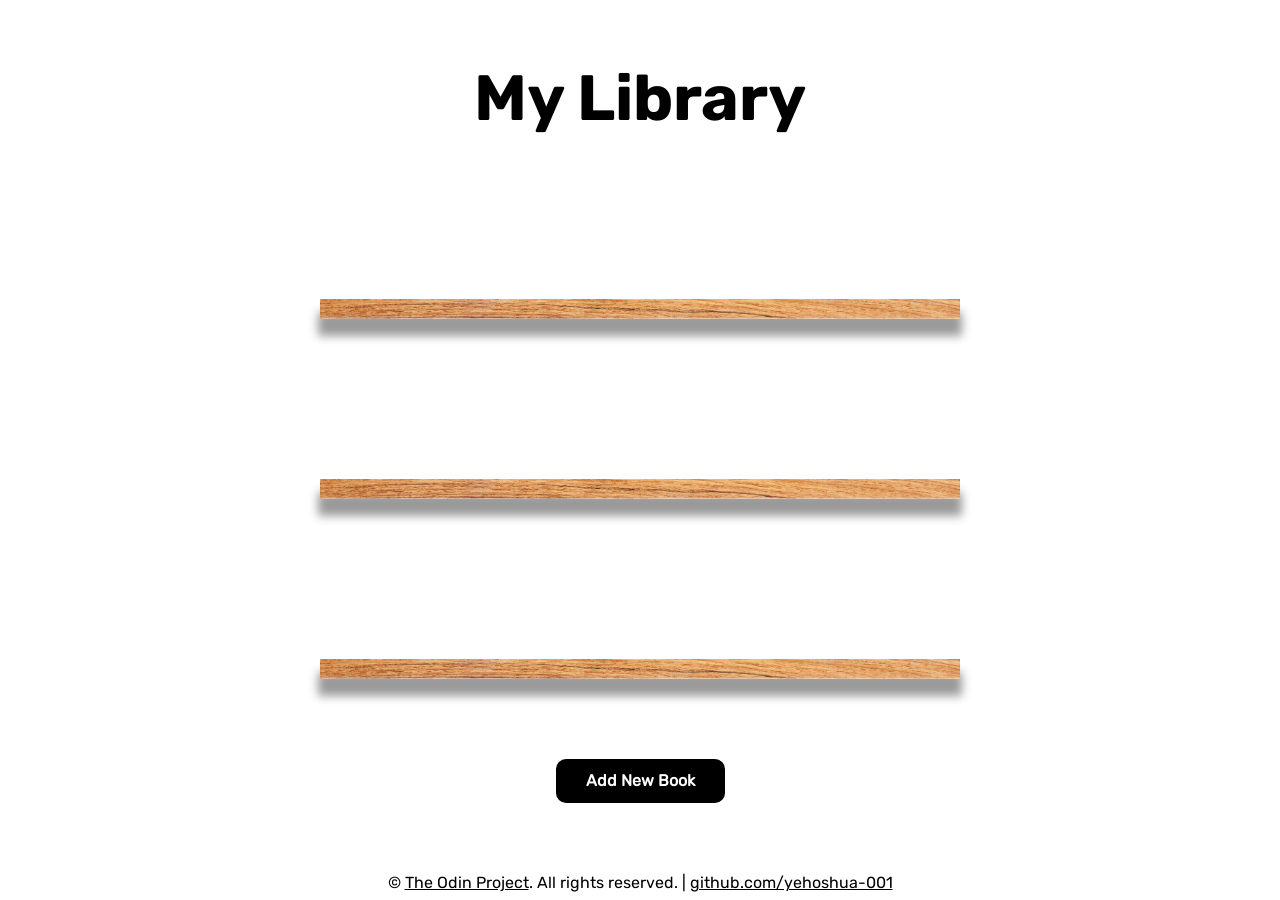
==== index.html @ b74cd14e "Edit minor details in main contents" ====
<!DOCTYPE html>
<html lang="en">
<head>
    <meta charset="UTF-8">
    <meta name="viewport" content="width=device-width, initial-scale=1.0">
    <title>Project | Library</title>
    <link rel="stylesheet" href="./style.css">
    <script src="./script.js" defer></script>
</head>
<body>
    <header>
        <h1>My Library</h1>
    </header>
    <main>
        <section class="shelves">
            <div>
                <div id="shelf1"></div>
                <div></div>
            </div>
            <div>
                <div id="shelf2"></div>
                <div></div>
            </div>
            <div>
                <div id="shelf3"></div>
                <div></div>
            </div>
        </section>
        <section class="bottom">
            <button command="show-modal" commandfor="dialog">Add New Book</button>
            <dialog id="dialog">
                <button id="closeBtn" command="close" commandfor="dialog">
                    <svg xmlns="http://www.w3.org/2000/svg" viewBox="0 0 24 24">
                        <title>close</title>
                        <path d="M19,6.41L17.59,5L12,10.59L6.41,5L5,6.41L10.59,12L5,17.59L6.41,19L12,13.41L17.59,19L19,17.59L13.41,12L19,6.41Z"/>
                    </svg>
                </button>
                <form id="form" action="">
                    <div id="item-a">
                        <label for="title">Title</label>
                        <input type="text" name="title" id="title" required>
                    </div>
                    <div id="item-b">
                        <label for="author">Author</label>
                        <input type="text" name="author" id="author" required>
                    </div>
                    <div id="item-c">
                        <label for="pages">Pages</label>
                        <input type="tel" name="pages" id="pages" required>
                    </div>
                    <div id="item-d">
                        <label for="datePublish">Date Published</label>
                        <input type="date" name="datePublish" id="datePublish" required>
                    </div>
                    <div id="item-e">
                        <fieldset>
                            <legend>Have you read this book?</legend>
                            <input type="radio" name="readStatus" id="yes" value="read" required>
                            <label for="yes">Yes</label>
                            <input type="radio" name="readStatus" id="no" value="not read yet">
                            <label for="no">Not yet</label>
                        </fieldset>
                    </div>
                </form>
                <button id="submitBtn" type="submit" form="form">Add Book</button>
                <button id="cancelBtn" command="close" commandfor="dialog">Cancel</button>
            </dialog>
        </section>
    </main>
    <footer>
        <div class="footerlink">
            &copy;
            <a id="odinlink" href="https://www.theodinproject.com/about" target="_blank">The Odin Project</a>. All rights reserved. | 
            <a id="githublink" href="https://github.com/yehoshua-001/library" target="_blank">github.com/yehoshua-001</a>
        </div>
    </footer>
</body>
</html>
---- style.css ----
@font-face {
    font-family: 'Rubik light';
    src: url('./assets/fonts/Rubik/Rubik-Light.woff2') format('woff2'),
        url('./assets/fonts/Rubik/Rubik-Light.woff') format('woff');
    font-weight: 300;
    font-style: normal;
    font-display: swap;
}

@font-face {
    font-family: 'Rubik regular';
    src: url('./assets/fonts/Rubik/Rubik-Regular.woff2') format('woff2'),
        url('./assets/fonts/Rubik/Rubik-Regular.woff') format('woff');
    font-weight: normal;
    font-style: normal;
    font-display: swap;
}

@font-face {
    font-family: 'Rubik bold';
    src: url('./assets/fonts/Rubik/Rubik-Bold.woff2') format('woff2'),
        url('./assets/fonts/Rubik/Rubik-Bold.woff') format('woff');
    font-weight: bold;
    font-style: normal;
    font-display: swap;
}

/*
    Josh's Custom CSS Reset
    https://www.joshwcomeau.com/css/custom-css-reset/
*/

*, *::before, *::after {
    box-sizing: border-box;
}

*:not(dialog) {
    margin: 0;
}

@media (prefers-reduced-motion: no-preference) {
    html {
        interpolate-size: allow-keywords;
    }
}

body {
    line-height: 1.5;
    -webkit-font-smoothing: antialiased;
}

img, picture, video, canvas, svg {
    display: block;
    max-width: 100%;
}

input, button, textarea, select {
    font: inherit;
}

p, h1, h2, h3, h4, h5, h6 {
    overflow-wrap: break-word;
}

p {
    text-wrap: pretty;
}
h1, h2, h3, h4, h5, h6 {
    text-wrap: balance;
}

#root, #__next {
    isolation: isolate;
}

html {
    height: 100%;
}

body {
    width: 100%;
    min-height: 100dvh;
    display: grid;
    grid-template: min-content 1fr min-content / 1fr;
    justify-items: center;
    align-items: center;
    background-image: url(./assets/joe-woods-white-brick-wall-unsplash.jpg);
    background-size: cover;
    background-repeat: no-repeat;
    font-family: "Rubik regular";
}

header h1 {
    position: relative;
    top: 50px;
    font-family: "Rubik bold";
    font-size: 4rem;
}

main {
    height: 100%;
    width: 100%;
    display: grid;
    grid-template: repeat(auto-fit, minmax(1fr, 6fr)) / 1fr;
    gap: 80px;
    justify-items: center;
    align-content: center;
}

main .shelves {
    display: grid;
    grid-template: repeat(3, min-content) / 1fr;
    justify-items: center;
    align-content: center;
    gap: 30px;
    width: 50%;
    height: auto;
}

.shelves > div {
    display: grid;
    grid-template: 1fr min-content / 1fr;
    justify-items: center;
    width: 100%;
    height: 150px;
}

.shelves > div > div {
    width: 80%;
    height: 100%;
    /* border: 1px solid black; */
}

.shelves > div > div ~ div {
    width: 100%;
    height: 20px;
    border: none;
    background-image: url(./assets/maria-kovalets-wood-unsplash.jpg);
    background-size: cover;
    background-repeat: no-repeat;
    background-position: bottom;
    box-shadow: 0 15px 10px 2px rgb(0 0 0 / 0.4);
}

main .bottom {
    display: grid;
    grid-template: 1fr / 1fr;
    justify-items: center;
    align-items: start;
}

.bottom > button {
    cursor: pointer;
    padding-inline: 30px;
    padding-block: 10px;
    border: none;
    border-radius: 10px;
    background-color: #000000;
    color: #ffffff;
    font-weight: 700;
    transition: transform 0.2s ease-in-out;
}

.bottom > button:hover {
    transform: scale(1.1);
}

.bottom dialog:open {
    display: grid;
    grid-template: min-content 1fr min-content / repeat(2, 1fr);
    column-gap: 20px;
    min-width: max-content;
    min-height: auto;
    padding: 50px;
    border: none;
    border-radius: 10px;
}

dialog #closeBtn {
    grid-area: 1 / 1 / 2 / 3;
    display: grid;
    justify-self: end;
    width: 25px;
    cursor: pointer;
    padding: 0;
    border: none;
    background-color: rgb(0, 0, 0 , 0) ;
}

#closeBtn > svg {
    fill: #6c757d;
    width: 100%;
    height: auto;
}

dialog > form {
    grid-area: 2 / 1 / 3 / 3;
    display: grid;
    grid-template: repeat(4, min-content) / repeat(2, 1fr);
    gap: 10px;
    margin-bottom: 20px;
}

#item-a {
    grid-area: 1 / 1 / 2 / 3;
}

#item-b {
    grid-area: 2 / 1 / 3 / 3;
}

#item-e {
    grid-area: 4 / 1 / 5 / 3;
}

form > div {
    display: grid;
    grid-template: min-content 1fr / 1fr;
}

form > div > fieldset {
    display: grid;
    grid-template: repeat(2, max-content) / repeat(2, max-content);
    column-gap: 8px;
    align-items: center;
    border-radius: 8px;
}

form > div > label,
form > div > fieldset > legend {
    font-family: "Rubik light";
    font-size: 0.8rem;
}

form > div > input {
    padding-block: 5px;    
    padding-inline: 8px;
    border: 1px solid #adb5bd;
    border-radius: 8px;
}

dialog #submitBtn,
dialog #cancelBtn {
    cursor: pointer;
    padding-inline: 30px;
    padding-block: 10px;
    border: none;
    border-radius: 8px;
    background-color: #000000;
    color: #ffffff;
}

footer .footerlink {
    position: relative;
    bottom: 5px;
}

.footerlink > a {
    color: #000000;
}
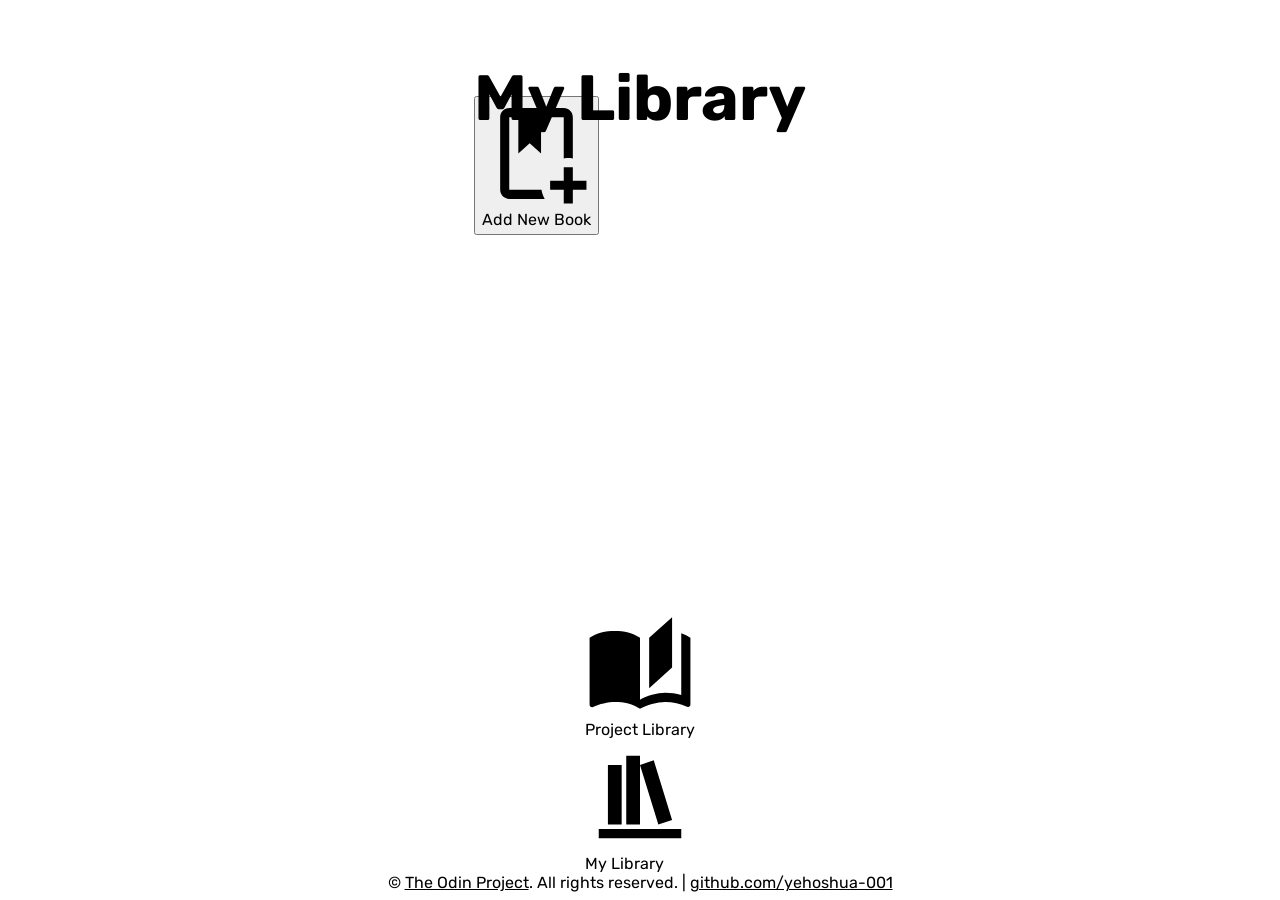
==== commit 98cb513d: "Edit some contents and add <aside> contents" ====
--- a/index.html
+++ b/index.html
@@ -10,63 +10,114 @@
 <body>
     <header>
         <h1>My Library</h1>
+        <button command="show-modal" commandfor="add-new-book">
+            <svg xmlns="http://www.w3.org/2000/svg" viewBox="0 0 24 24">
+                <title>book-plus-outline</title>
+                <path d="M13.09 20C13.21 20.72 13.46 21.39 13.81 22H6C4.89 22 4 21.11 4 20V4C4 2.9 
+                4.89 2 6 2H18C19.11 2 20 2.9 20 4V13.09C19.67 13.04 19.34 13 19 13C18.66 13 18.33 
+                13.04 18 13.09V4H13V12L10.5 9.75L8 12V4H6V20H13.09M20 
+                18V15H18V18H15V20H18V23H20V20H23V18H20Z"/>
+            </svg>
+            <p>Add New Book</p>
+        </button>
     </header>
     <main>
-        <section class="shelves">
-            <div>
-                <div id="shelf1"></div>
-                <div></div>
-            </div>
-            <div>
-                <div id="shelf2"></div>
-                <div></div>
-            </div>
-            <div>
-                <div id="shelf3"></div>
-                <div></div>
-            </div>
-        </section>
-        <section class="bottom">
-            <button command="show-modal" commandfor="dialog">Add New Book</button>
-            <dialog id="dialog">
-                <button id="closeBtn" command="close" commandfor="dialog">
-                    <svg xmlns="http://www.w3.org/2000/svg" viewBox="0 0 24 24">
-                        <title>close</title>
-                        <path d="M19,6.41L17.59,5L12,10.59L6.41,5L5,6.41L10.59,12L5,17.59L6.41,19L12,13.41L17.59,19L19,17.59L13.41,12L19,6.41Z"/>
-                    </svg>
-                </button>
-                <form id="form" action="">
-                    <div id="item-a">
-                        <label for="title">Title</label>
-                        <input type="text" name="title" id="title" required>
-                    </div>
-                    <div id="item-b">
-                        <label for="author">Author</label>
-                        <input type="text" name="author" id="author" required>
-                    </div>
-                    <div id="item-c">
-                        <label for="pages">Pages</label>
-                        <input type="tel" name="pages" id="pages" required>
-                    </div>
-                    <div id="item-d">
-                        <label for="datePublish">Date Published</label>
-                        <input type="date" name="datePublish" id="datePublish" required>
-                    </div>
-                    <div id="item-e">
-                        <fieldset>
-                            <legend>Have you read this book?</legend>
-                            <input type="radio" name="readStatus" id="yes" value="read" required>
-                            <label for="yes">Yes</label>
-                            <input type="radio" name="readStatus" id="no" value="not read yet">
-                            <label for="no">Not yet</label>
-                        </fieldset>
-                    </div>
-                </form>
-                <button id="submitBtn" type="submit" form="form">Add Book</button>
-                <button id="cancelBtn" command="close" commandfor="dialog">Cancel</button>
-            </dialog>
-        </section>
+        <div class="my-library"></div>
+        <dialog id="show-book-info">
+            <button class="closeBtn" command="close" commandfor="bookDialog">
+                <svg xmlns="http://www.w3.org/2000/svg" viewBox="0 0 24 24">
+                    <title>close</title>
+                    <path d="M19,6.41L17.59,5L12,10.59L6.41,5L5,6.41L10.59,12L5,
+                    17.59L6.41,19L12,13.41L17.59,19L19,17.59L13.41,12L19,6.41Z"/>
+                </svg>
+            </button>
+            <form id="book-info">
+                <div class="item-a">
+                    <label for="title">Title</label>
+                    <input type="text" name="title" id="title" disabled>
+                </div>
+                <div class="item-b">
+                    <label for="author">Author</label>
+                    <input type="text" name="author" id="author" disabled>
+                </div>
+                <div class="item-c">
+                    <label for="pages">Pages</label>
+                    <input type="tel" name="pages" id="pages" disabled>
+                </div>
+                <div class="item-d">
+                    <label for="datePublish">Date Published</label>
+                    <input type="date" name="datePublish" id="datePublish" disabled>
+                </div>
+                <div class="item-e">
+                    <fieldset>
+                        <legend>Have you read this book?</legend>
+                        <input type="radio" name="readStatus" id="yes" value="read">
+                        <label for="yes">Yes</label>
+                        <input type="radio" name="readStatus" id="no" value="not read yet">
+                        <label for="no">Not yet</label>
+                    </fieldset>
+                </div>
+            </form>
+        </dialog>
+        <dialog id="add-new-book">
+            <button id="closeBtn" command="close" commandfor="add-new-book">
+                <svg xmlns="http://www.w3.org/2000/svg" viewBox="0 0 24 24">
+                    <title>close</title>
+                    <path d="M19,6.41L17.59,5L12,10.59L6.41,5L5,6.41L10.59,12L5,17.59L6.41,
+                    19L12,13.41L17.59,19L19,17.59L13.41,12L19,6.41Z"/>
+                </svg>
+            </button>
+            <form id="new-book-form" action="">
+                <div class="item-a">
+                    <label for="title">Title</label>
+                    <input type="text" name="title" id="title" required>
+                </div>
+                <div class="item-b">
+                    <label for="author">Author</label>
+                    <input type="text" name="author" id="author" required>
+                </div>
+                <div class="item-c">
+                    <label for="pages">Pages</label>
+                    <input type="tel" name="pages" id="pages" required>
+                </div>
+                <div class="item-d">
+                    <label for="datePublish">Date Published</label>
+                    <input type="date" name="datePublish" id="datePublish" required>
+                </div>
+                <div class="item-e">
+                    <fieldset>
+                        <legend>Have you read this book?</legend>
+                        <input type="radio" name="readStatus" id="yes" value="read" required>
+                        <label for="yes">Yes</label>
+                        <input type="radio" name="readStatus" id="no" value="not read yet">
+                        <label for="no">Not yet</label>
+                    </fieldset>
+                </div>
+            </form>
+            <button id="submitBtn" type="submit" form="new-book-form">Add Book</button>
+            <button id="cancelBtn" command="close" commandfor="add-new-book">Cancel</button>
+        </dialog>
     </main>
+    <aside>
+        <div class="logo">
+            <svg xmlns="http://www.w3.org/2000/svg" viewBox="0 0 24 24">
+                <title>book-open-page-variant</title>
+                <path d="M19 2L14 6.5V17.5L19 13V2M6.5 5C4.55 5 2.45 5.4 1 6.5V21.16C1 21.41 1.25 21.66 
+                1.5 21.66C1.6 21.66 1.65 21.59 1.75 21.59C3.1 20.94 5.05 20.5 6.5 20.5C8.45 20.5 10.55 20.9 
+                12 22C13.35 21.15 15.8 20.5 17.5 20.5C19.15 20.5 20.85 20.81 22.25 21.56C22.35 21.61 22.4 
+                21.59 22.5 21.59C22.75 21.59 23 21.34 23 21.09V6.5C22.4 6.05 21.75 5.75 21 5.5V19C19.9 18.65 
+                18.7 18.5 17.5 18.5C15.8 18.5 13.35 19.15 12 20V6.5C10.55 5.4 8.45 5 6.5 5Z"/>
+            </svg>
+            <p>Project Library</p>
+        </div>
+        <nav>
+            <svg xmlns="http://www.w3.org/2000/svg" viewBox="0 0 24 24">
+                <title>bookshelf</title>
+                <path d="M9 3V18H12V3H9M12 5L16 18L19 17L15 4L12 5M5 5V18H8V5H5M3 19V21H21V19H3Z"/>
+            </svg>            
+            <a>My Library</a>
+        </nav>
+    </aside>
     <footer>
         <div class="footerlink">
             &copy;
--- a/style.css
+++ b/style.css
@@ -127,7 +127,7 @@
 
 .shelves > div > div {
     width: 80%;
-    height: 100%;
+    max-height: 150px;
     /* border: 1px solid black; */
 }
 
@@ -142,6 +142,81 @@
     box-shadow: 0 15px 10px 2px rgb(0 0 0 / 0.4);
 }
 
+.shelves dialog:open,
+.bottom dialog:open {
+    display: grid;
+    grid-template: min-content 1fr min-content / repeat(2, 1fr);
+    column-gap: 20px;
+    min-width: max-content;
+    min-height: auto;
+    padding: 50px;
+    border: none;
+    border-radius: 10px;
+}
+
+dialog .closeBtn {
+    grid-area: 1 / 1 / 2 / 3;
+    display: grid;
+    justify-self: end;
+    width: 25px;
+    cursor: pointer;
+    padding: 0;
+    border: none;
+    background-color: rgb(0, 0, 0 , 0) ;
+}
+
+.closeBtn > svg {
+    fill: #6c757d;
+    width: 100%;
+    height: auto;
+}
+
+dialog > form {
+    grid-area: 2 / 1 / 3 / 3;
+    display: grid;
+    grid-template: repeat(4, min-content) / repeat(2, 1fr);
+    gap: 10px;
+    margin-bottom: 20px;
+}
+
+form .item-a {
+    grid-area: 1 / 1 / 2 / 3;
+}
+
+form .item-b {
+    grid-area: 2 / 1 / 3 / 3;
+}
+
+form .item-e {
+    grid-area: 4 / 1 / 5 / 3;
+}
+
+form > div {
+    display: grid;
+    grid-template: min-content 1fr / 1fr;
+}
+
+form > div > fieldset {
+    display: grid;
+    grid-template: repeat(2, max-content) / repeat(2, max-content);
+    column-gap: 8px;
+    align-items: center;
+    border-radius: 8px;
+}
+
+form > div > label,
+form > div > fieldset > legend {
+    font-family: "Rubik light";
+    font-size: 0.8rem;
+}
+
+form > div > input {
+    padding-block: 5px;    
+    padding-inline: 8px;
+    border: 1px solid #adb5bd;
+    border-radius: 8px;
+}
+
 main .bottom {
     display: grid;
     grid-template: 1fr / 1fr;
@@ -165,80 +240,6 @@
     transform: scale(1.1);
 }
 
-.bottom dialog:open {
-    display: grid;
-    grid-template: min-content 1fr min-content / repeat(2, 1fr);
-    column-gap: 20px;
-    min-width: max-content;
-    min-height: auto;
-    padding: 50px;
-    border: none;
-    border-radius: 10px;
-}
-
-dialog #closeBtn {
-    grid-area: 1 / 1 / 2 / 3;
-    display: grid;
-    justify-self: end;
-    width: 25px;
-    cursor: pointer;
-    padding: 0;
-    border: none;
-    background-color: rgb(0, 0, 0 , 0) ;
-}
-
-#closeBtn > svg {
-    fill: #6c757d;
-    width: 100%;
-    height: auto;
-}
-
-dialog > form {
-    grid-area: 2 / 1 / 3 / 3;
-    display: grid;
-    grid-template: repeat(4, min-content) / repeat(2, 1fr);
-    gap: 10px;
-    margin-bottom: 20px;
-}
-
-#item-a {
-    grid-area: 1 / 1 / 2 / 3;
-}
-
-#item-b {
-    grid-area: 2 / 1 / 3 / 3;
-}
-
-#item-e {
-    grid-area: 4 / 1 / 5 / 3;
-}
-
-form > div {
-    display: grid;
-    grid-template: min-content 1fr / 1fr;
-}
-
-form > div > fieldset {
-    display: grid;
-    grid-template: repeat(2, max-content) / repeat(2, max-content);
-    column-gap: 8px;
-    align-items: center;
-    border-radius: 8px;
-}
-
-form > div > label,
-form > div > fieldset > legend {
-    font-family: "Rubik light";
-    font-size: 0.8rem;
-}
-
-form > div > input {
-    padding-block: 5px;    
-    padding-inline: 8px;
-    border: 1px solid #adb5bd;
-    border-radius: 8px;
-}
-
 dialog #submitBtn,
 dialog #cancelBtn {
     cursor: pointer;
@@ -257,4 +258,38 @@
 
 .footerlink > a {
     color: #000000;
-}+}
+
+/* Books displayed on the shelves styles */
+div[id="shelf1"],
+div[id="shelf2"],
+div[id="shelf3"] {
+    display: grid;
+    grid-template-columns: repeat(auto-fill, minmax(0, 50px));
+    gap: 5px;
+}
+
+.book {
+    display: grid;
+    grid-template-rows: minmax(0, 130px);
+    justify-items: center;
+    align-items: end;
+    padding: 5px;
+    font-weight: 700;
+    cursor: pointer;
+    color: #ffffff;
+    transition: transform 0.2s ease-in-out;
+}
+
+.book:hover {
+    transform: scale(1.1);
+    box-shadow: 0 5px 10px 2px rgba(255, 255, 255, 1);
+}
+
+.book-title {
+    font-size: 0.7rem;
+    font-weight: 700;
+    writing-mode: sideways-lr;
+    text-orientation: mixed;
+    cursor: pointer;
+}
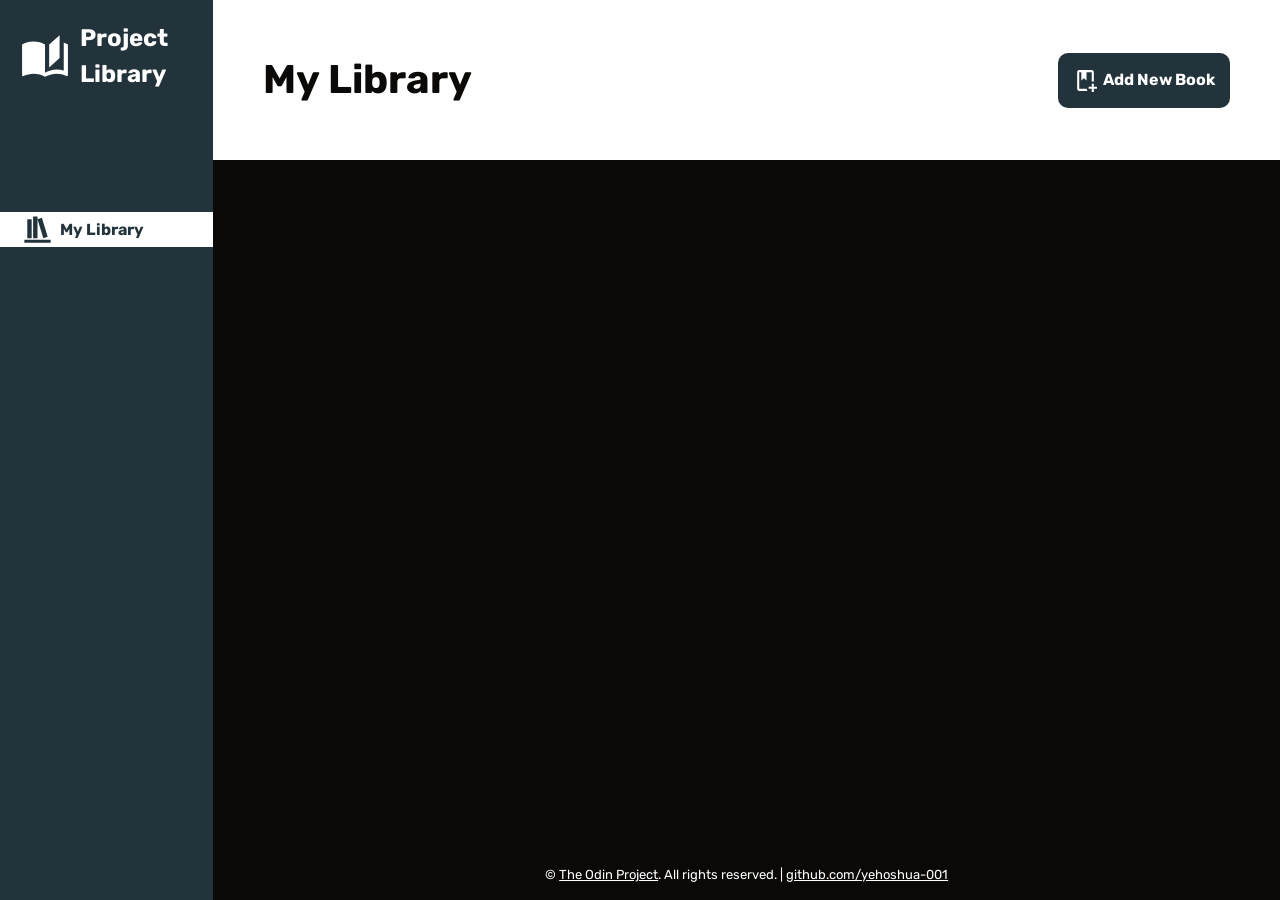
==== commit 24605954: "Edit some ids and classes" ====
--- a/index.html
+++ b/index.html
@@ -10,7 +10,7 @@
 <body>
     <header>
         <h1>My Library</h1>
-        <button command="show-modal" commandfor="add-new-book">
+        <button command="show-modal" commandfor="addNewBook">
             <svg xmlns="http://www.w3.org/2000/svg" viewBox="0 0 24 24">
                 <title>book-plus-outline</title>
                 <path d="M13.09 20C13.21 20.72 13.46 21.39 13.81 22H6C4.89 22 4 21.11 4 20V4C4 2.9 
@@ -22,8 +22,8 @@
         </button>
     </header>
     <main>
-        <div class="my-library"></div>
-        <dialog id="show-book-info">
+        <div class="myLibrary"></div>
+        <!-- <dialog id="showBookInfo">
             <button class="closeBtn" command="close" commandfor="bookDialog">
                 <svg xmlns="http://www.w3.org/2000/svg" viewBox="0 0 24 24">
                     <title>close</title>
@@ -31,7 +31,7 @@
                     17.59L6.41,19L12,13.41L17.59,19L19,17.59L13.41,12L19,6.41Z"/>
                 </svg>
             </button>
-            <form id="book-info">
+            <form id="bookInfo">
                 <div class="item-a">
                     <label for="title">Title</label>
                     <input type="text" name="title" id="title" disabled>
@@ -58,16 +58,16 @@
                     </fieldset>
                 </div>
             </form>
-        </dialog>
-        <dialog id="add-new-book">
-            <button id="closeBtn" command="close" commandfor="add-new-book">
+        </dialog> -->
+        <dialog id="addNewBook">
+            <button class="closeBtn" command="close" commandfor="addNewBook">
                 <svg xmlns="http://www.w3.org/2000/svg" viewBox="0 0 24 24">
                     <title>close</title>
                     <path d="M19,6.41L17.59,5L12,10.59L6.41,5L5,6.41L10.59,12L5,17.59L6.41,
                     19L12,13.41L17.59,19L19,17.59L13.41,12L19,6.41Z"/>
                 </svg>
             </button>
-            <form id="new-book-form" action="">
+            <form id="newBookForm">
                 <div class="item-a">
                     <label for="title">Title</label>
                     <input type="text" name="title" id="title" required>
@@ -94,8 +94,8 @@
                     </fieldset>
                 </div>
             </form>
-            <button id="submitBtn" type="submit" form="new-book-form">Add Book</button>
-            <button id="cancelBtn" command="close" commandfor="add-new-book">Cancel</button>
+            <button id="submitBtn" type="submit" form="newBookForm">Add Book</button>
+            <button id="cancelBtn" command="close" commandfor="addNewBook">Cancel</button>
         </dialog>
     </main>
     <aside>
--- a/style.css
+++ b/style.css
@@ -81,69 +81,66 @@
     width: 100%;
     min-height: 100dvh;
     display: grid;
-    grid-template: min-content 1fr min-content / 1fr;
+    grid-template: min-content 1fr min-content / 1fr 5fr;
+}
+
+header {
+    grid-area: 1 / 2 / 2 / 3;
+    display: grid;
+    grid-template-columns: 1fr 1fr;
+    align-items: center;
+    padding: 50px;
+    background-color: #ffffff;
+}
+
+header > h1 {
+    font-family: "Rubik bold";
+    font-size: 2.5rem;
+    color: #0a0908;
+}
+
+header > button {
+    display: grid;
+    grid-template-columns: 25px max-content;
+    justify-self: end;
     justify-items: center;
     align-items: center;
-    background-image: url(./assets/joe-woods-white-brick-wall-unsplash.jpg);
-    background-size: cover;
-    background-repeat: no-repeat;
+    gap: 5px;
+    padding: 15px;
+    width: min-content;
+    border: none;
+    border-radius: 10px;
+    background-color: #22333b;
+    cursor: pointer;
+    transition: transform 0.2s ease-in-out;
+}
+
+header > button:hover {
+    transform: scale(1.05);
+}
+
+header > button > svg {
+    width: min-content;
+    height: auto;
+    fill: #ffffff;
+}
+
+header > button > p {
+    color: #ffffff;
+    font-family: "Rubik bold";
+}
+
+main {
+    grid-area: 2 / 2 / 3 / 3;
+    display: grid;
+    justify-items: center;
+    align-items: center;
+    padding: 50px 50px 0 50px;
+    background-color: #0a0908;
     font-family: "Rubik regular";
 }
 
-header h1 {
-    position: relative;
-    top: 50px;
-    font-family: "Rubik bold";
-    font-size: 4rem;
-}
-
-main {
-    height: 100%;
-    width: 100%;
-    display: grid;
-    grid-template: repeat(auto-fit, minmax(1fr, 6fr)) / 1fr;
-    gap: 80px;
-    justify-items: center;
-    align-content: center;
-}
-
-main .shelves {
-    display: grid;
-    grid-template: repeat(3, min-content) / 1fr;
-    justify-items: center;
-    align-content: center;
-    gap: 30px;
-    width: 50%;
-    height: auto;
-}
-
-.shelves > div {
-    display: grid;
-    grid-template: 1fr min-content / 1fr;
-    justify-items: center;
-    width: 100%;
-    height: 150px;
-}
-
-.shelves > div > div {
-    width: 80%;
-    max-height: 150px;
-    /* border: 1px solid black; */
-}
-
-.shelves > div > div ~ div {
-    width: 100%;
-    height: 20px;
-    border: none;
-    background-image: url(./assets/maria-kovalets-wood-unsplash.jpg);
-    background-size: cover;
-    background-repeat: no-repeat;
-    background-position: bottom;
-    box-shadow: 0 15px 10px 2px rgb(0 0 0 / 0.4);
-}
-
-.shelves dialog:open,
-.bottom dialog:open {
+main > dialog:open {
     display: grid;
     grid-template: min-content 1fr min-content / repeat(2, 1fr);
     column-gap: 20px;
@@ -154,7 +151,7 @@
     border-radius: 10px;
 }
 
-dialog .closeBtn {
+dialog > #closeBtn {
     grid-area: 1 / 1 / 2 / 3;
     display: grid;
     justify-self: end;
@@ -165,12 +162,6 @@
     background-color: rgb(0, 0, 0 , 0) ;
 }
 
-.closeBtn > svg {
-    fill: #6c757d;
-    width: 100%;
-    height: auto;
-}
-
 dialog > form {
     grid-area: 2 / 1 / 3 / 3;
     display: grid;
@@ -215,29 +206,6 @@
     padding-inline: 8px;
     border: 1px solid #adb5bd;
     border-radius: 8px;
-}
-
-main .bottom {
-    display: grid;
-    grid-template: 1fr / 1fr;
-    justify-items: center;
-    align-items: start;
-}
-
-.bottom > button {
-    cursor: pointer;
-    padding-inline: 30px;
-    padding-block: 10px;
-    border: none;
-    border-radius: 10px;
-    background-color: #000000;
-    color: #ffffff;
-    font-weight: 700;
-    transition: transform 0.2s ease-in-out;
-}
-
-.bottom > button:hover {
-    transform: scale(1.1);
 }
 
 dialog #submitBtn,
@@ -251,45 +219,87 @@
     color: #ffffff;
 }
 
-footer .footerlink {
-    position: relative;
-    bottom: 5px;
-}
-
-.footerlink > a {
-    color: #000000;
-}
-
-/* Books displayed on the shelves styles */
-div[id="shelf1"],
-div[id="shelf2"],
-div[id="shelf3"] {
-    display: grid;
-    grid-template-columns: repeat(auto-fill, minmax(0, 50px));
+/* main .shelves {
+    min-width: 100%;
+    min-height: 100%;
+    border-radius: 20px;
+    background-color: #ffffff;
+    background-image: url(./assets/joe-woods-white-brick-wall-unsplash.jpg);
+    background-repeat: no-repeat;
+    background-size: cover;
+    box-shadow: 0 5px 10px 2px rgb(0 0 0 / 0.1);
+} */
+
+aside {
+    grid-area: 1 / 1 / 4 / 2;
+    display: grid;
+    grid-template-rows: min-content min-content;
+    justify-items: start;
+    gap: 100px;
+    background-color: #22333b;
+}
+
+aside .logo {
+    display: grid;
+    grid-template: min-content / 50px 1fr;
+    justify-items: center;
+    align-items: center;
+    gap: 10px;
+    padding: 20px;
+    color: #ffffff;
+}
+
+.logo > svg {
+    fill: #ffffff;
+}
+
+.logo > p {
+    display: grid;
+    align-self: center;
+    font-family: "Rubik bold";
+    font-size: 1.5rem;
+}
+
+aside nav {
+    display: grid;
+    grid-template: min-content / 35px 1fr;
+    width: 100%;
     gap: 5px;
-}
-
-.book {
-    display: grid;
-    grid-template-rows: minmax(0, 130px);
+    padding-left: 20px;
+    color: #22333b;
+    background-color: #ffffff;
+}
+
+nav > svg {
+    display: grid;
+    justify-self: center;
+    fill: #22333b;
+}
+
+nav > a {
+    display: grid;
+    align-self: center;
+    font-family: "Rubik bold";
+    text-decoration: none;
+    cursor: pointer;
+}
+
+nav > a:visited {
+    color: #ffffff;
+}
+
+footer {
+    grid-area: 3 / 2 / 4 / 3;
+    display: grid;
     justify-items: center;
-    align-items: end;
-    padding: 5px;
-    font-weight: 700;
-    cursor: pointer;
-    color: #ffffff;
-    transition: transform 0.2s ease-in-out;
-}
-
-.book:hover {
-    transform: scale(1.1);
-    box-shadow: 0 5px 10px 2px rgba(255, 255, 255, 1);
-}
-
-.book-title {
-    font-size: 0.7rem;
-    font-weight: 700;
-    writing-mode: sideways-lr;
-    text-orientation: mixed;
-    cursor: pointer;
-}
+    align-items: center;
+    min-height: 50px;
+    font-size: 0.8rem;
+    font-family: "Rubik regular";
+    color: #ffffff;
+    background-color: #0a0908;
+}
+
+footer > div > a {
+    color: #ffffff;
+}
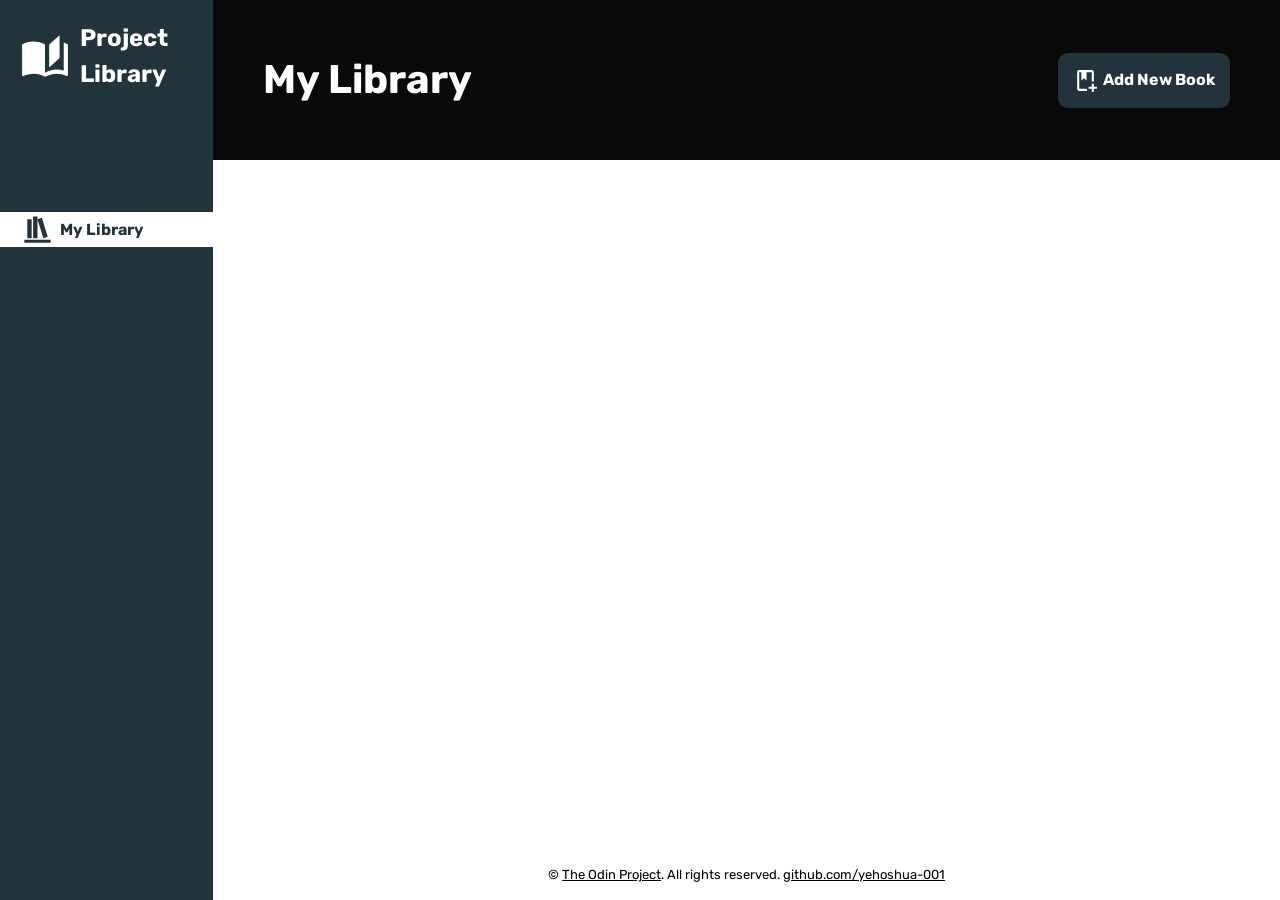
==== commit b0ac80d5: "Add another dialog for book information" ====
--- a/index.html
+++ b/index.html
@@ -23,15 +23,15 @@
     </header>
     <main>
         <div class="myLibrary"></div>
-        <!-- <dialog id="showBookInfo">
-            <button class="closeBtn" command="close" commandfor="bookDialog">
+        <dialog id="showBookInfo">
+            <button class="closeBtn" command="close" commandfor="showBookInfo">
                 <svg xmlns="http://www.w3.org/2000/svg" viewBox="0 0 24 24">
                     <title>close</title>
                     <path d="M19,6.41L17.59,5L12,10.59L6.41,5L5,6.41L10.59,12L5,
                     17.59L6.41,19L12,13.41L17.59,19L19,17.59L13.41,12L19,6.41Z"/>
                 </svg>
             </button>
-            <form id="bookInfo">
+            <form id="bookInfoForm">
                 <div class="item-a">
                     <label for="title">Title</label>
                     <input type="text" name="title" id="title" disabled>
@@ -58,7 +58,7 @@
                     </fieldset>
                 </div>
             </form>
-        </dialog> -->
+        </dialog>
         <dialog id="addNewBook">
             <button class="closeBtn" command="close" commandfor="addNewBook">
                 <svg xmlns="http://www.w3.org/2000/svg" viewBox="0 0 24 24">
@@ -93,6 +93,10 @@
                         <label for="no">Not yet</label>
                     </fieldset>
                 </div>
+                <!-- <div class="f">
+                    <label for="image">Image (Optional)</label>
+                    <input type="file" name="image" id="image">
+                </div> -->
             </form>
             <button id="submitBtn" type="submit" form="newBookForm">Add Book</button>
             <button id="cancelBtn" command="close" commandfor="addNewBook">Cancel</button>
@@ -121,7 +125,7 @@
     <footer>
         <div class="footerlink">
             &copy;
-            <a id="odinlink" href="https://www.theodinproject.com/about" target="_blank">The Odin Project</a>. All rights reserved. | 
+            <a id="odinlink" href="https://www.theodinproject.com/about" target="_blank">The Odin Project</a>. All rights reserved. 
             <a id="githublink" href="https://github.com/yehoshua-001/library" target="_blank">github.com/yehoshua-001</a>
         </div>
     </footer>
--- a/style.css
+++ b/style.css
@@ -90,13 +90,13 @@
     grid-template-columns: 1fr 1fr;
     align-items: center;
     padding: 50px;
-    background-color: #ffffff;
+    background-color: #0a0908;
 }
 
 header > h1 {
     font-family: "Rubik bold";
     font-size: 2.5rem;
-    color: #0a0908;
+    color: #ffffff;
 }
 
 header > button {
@@ -136,22 +136,34 @@
     justify-items: center;
     align-items: center;
     padding: 50px 50px 0 50px;
-    background-color: #0a0908;
+    background-color: #ffffff;
     font-family: "Rubik regular";
 }
 
-main > dialog:open {
-    display: grid;
-    grid-template: min-content 1fr min-content / repeat(2, 1fr);
-    column-gap: 20px;
-    min-width: max-content;
-    min-height: auto;
-    padding: 50px;
-    border: none;
-    border-radius: 10px;
-}
-
-dialog > #closeBtn {
+/* main .myLibrary {
+    min-width: 100%;
+    min-height: 100%;
+    background-color: #ffffff;
+} */
+
+main > dialog {
+    &[open] {
+        display: grid;
+        grid-template: min-content 1fr min-content / repeat(2, 1fr);
+        column-gap: 20px;
+        min-width: max-content;
+        min-height: auto;
+        padding: 50px;
+        border: none;
+        border-radius: 10px;
+        inset: 0;        
+    }
+    &::backdrop {
+        background-color: rgb(10, 9, 8, 0.6);
+    }
+}
+
+dialog > .closeBtn {
     grid-area: 1 / 1 / 2 / 3;
     display: grid;
     justify-self: end;
@@ -199,6 +211,11 @@
 form > div > fieldset > legend {
     font-family: "Rubik light";
     font-size: 0.8rem;
+}
+
+form > div > fieldset > label,
+form > div > fieldset > input {
+    cursor: pointer;
 }
 
 form > div > input {
@@ -208,6 +225,10 @@
     border-radius: 8px;
 }
 
+form > div > input:focus {
+    outline: 2px solid #22333b;
+}
+
 dialog #submitBtn,
 dialog #cancelBtn {
     cursor: pointer;
@@ -215,20 +236,9 @@
     padding-block: 10px;
     border: none;
     border-radius: 8px;
-    background-color: #000000;
-    color: #ffffff;
-}
-
-/* main .shelves {
-    min-width: 100%;
-    min-height: 100%;
-    border-radius: 20px;
-    background-color: #ffffff;
-    background-image: url(./assets/joe-woods-white-brick-wall-unsplash.jpg);
-    background-repeat: no-repeat;
-    background-size: cover;
-    box-shadow: 0 5px 10px 2px rgb(0 0 0 / 0.1);
-} */
+    background-color: #22333b;
+    color: #ffffff;
+}
 
 aside {
     grid-area: 1 / 1 / 4 / 2;
@@ -296,10 +306,10 @@
     min-height: 50px;
     font-size: 0.8rem;
     font-family: "Rubik regular";
-    color: #ffffff;
-    background-color: #0a0908;
+    color: #000000;
+    background-color: #ffffff;
 }
 
 footer > div > a {
-    color: #ffffff;
+    color: #000000;
 }
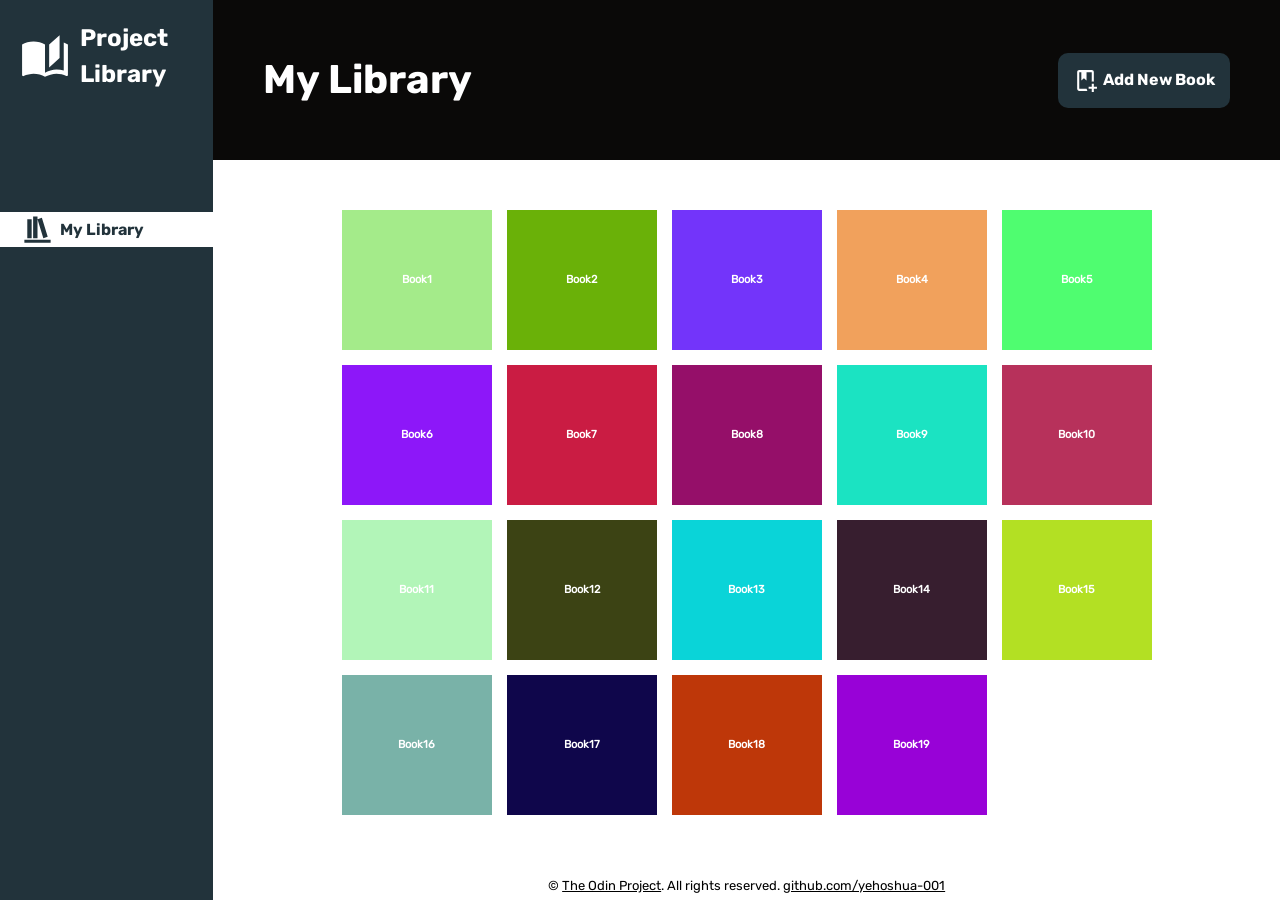
==== commit 8a4e5d68: "Add buttons in showBookInfo dialog" ====
--- a/index.html
+++ b/index.html
@@ -49,15 +49,15 @@
                     <input type="date" name="datePublish" id="datePublish" disabled>
                 </div>
                 <div class="item-e">
-                    <fieldset>
-                        <legend>Have you read this book?</legend>
-                        <input type="radio" name="readStatus" id="yes" value="read">
-                        <label for="yes">Yes</label>
-                        <input type="radio" name="readStatus" id="no" value="not read yet">
-                        <label for="no">Not yet</label>
+                    <fieldset id="fieldsetBookInfo">
+                        <legend>Read</legend>
+                        <input type="text" id="readStatus" disabled>
+                        <label for="readStatus"></label>
+                        <button id="readBtn" type="button">Change Read Status</button>
                     </fieldset>
                 </div>
             </form>
+            <button id="removeBtn" type="button">Remove</button>
         </dialog>
         <dialog id="addNewBook">
             <button class="closeBtn" command="close" commandfor="addNewBook">
@@ -87,16 +87,12 @@
                 <div class="item-e">
                     <fieldset>
                         <legend>Have you read this book?</legend>
-                        <input type="radio" name="readStatus" id="yes" value="read" required>
+                        <input type="radio" name="readStatus" id="yes" value="Yes" required>
                         <label for="yes">Yes</label>
-                        <input type="radio" name="readStatus" id="no" value="not read yet">
+                        <input type="radio" name="readStatus" id="no" value="Not yet">
                         <label for="no">Not yet</label>
                     </fieldset>
                 </div>
-                <!-- <div class="f">
-                    <label for="image">Image (Optional)</label>
-                    <input type="file" name="image" id="image">
-                </div> -->
             </form>
             <button id="submitBtn" type="submit" form="newBookForm">Add Book</button>
             <button id="cancelBtn" command="close" commandfor="addNewBook">Cancel</button>
--- a/style.css
+++ b/style.css
@@ -140,11 +140,39 @@
     font-family: "Rubik regular";
 }
 
-/* main .myLibrary {
+main .myLibrary {
     min-width: 100%;
     min-height: 100%;
-    background-color: #ffffff;
-} */
+    display: grid;
+    grid-template-rows: repeat(auto-fit, minmax(0, max-content));
+    grid-template-columns: repeat(auto-fit, minmax(0, 150px));
+    justify-content: center;
+    gap: 15px;
+}
+
+/* Books displayed on the library styles */
+.book {
+    display: grid;
+    grid-template-rows: minmax(0, 130px);
+    justify-items: center;
+    align-items: center;
+    padding: 5px;
+    font-weight: 700;
+    cursor: pointer;
+    color: #ffffff;
+    transition: transform 0.2s ease-in-out;
+}
+
+.book:hover {
+    transform: scale(1.05);
+    box-shadow: 0 5px 20px 2px rgba(0, 0, 0, .5);
+}
+
+.book-title {
+    font-size: 0.7rem;
+    font-weight: 700;
+    cursor: pointer;
+}
 
 main > dialog {
     &[open] {
@@ -177,7 +205,7 @@
 dialog > form {
     grid-area: 2 / 1 / 3 / 3;
     display: grid;
-    grid-template: repeat(4, min-content) / repeat(2, 1fr);
+    grid-template: repeat(4, min-content) / repeat(2, min-content);
     gap: 10px;
     margin-bottom: 20px;
 }
@@ -205,6 +233,7 @@
     column-gap: 8px;
     align-items: center;
     border-radius: 8px;
+    border: 1px solid #adb5bd;
 }
 
 form > div > label,
@@ -223,6 +252,7 @@
     padding-inline: 8px;
     border: 1px solid #adb5bd;
     border-radius: 8px;
+    color: #000000;
 }
 
 form > div > input:focus {
@@ -302,8 +332,9 @@
     grid-area: 3 / 2 / 4 / 3;
     display: grid;
     justify-items: center;
-    align-items: center;
+    align-items: end;
     min-height: 50px;
+    margin-bottom: 5px;
     font-size: 0.8rem;
     font-family: "Rubik regular";
     color: #000000;
@@ -312,4 +343,4 @@
 
 footer > div > a {
     color: #000000;
-}+}
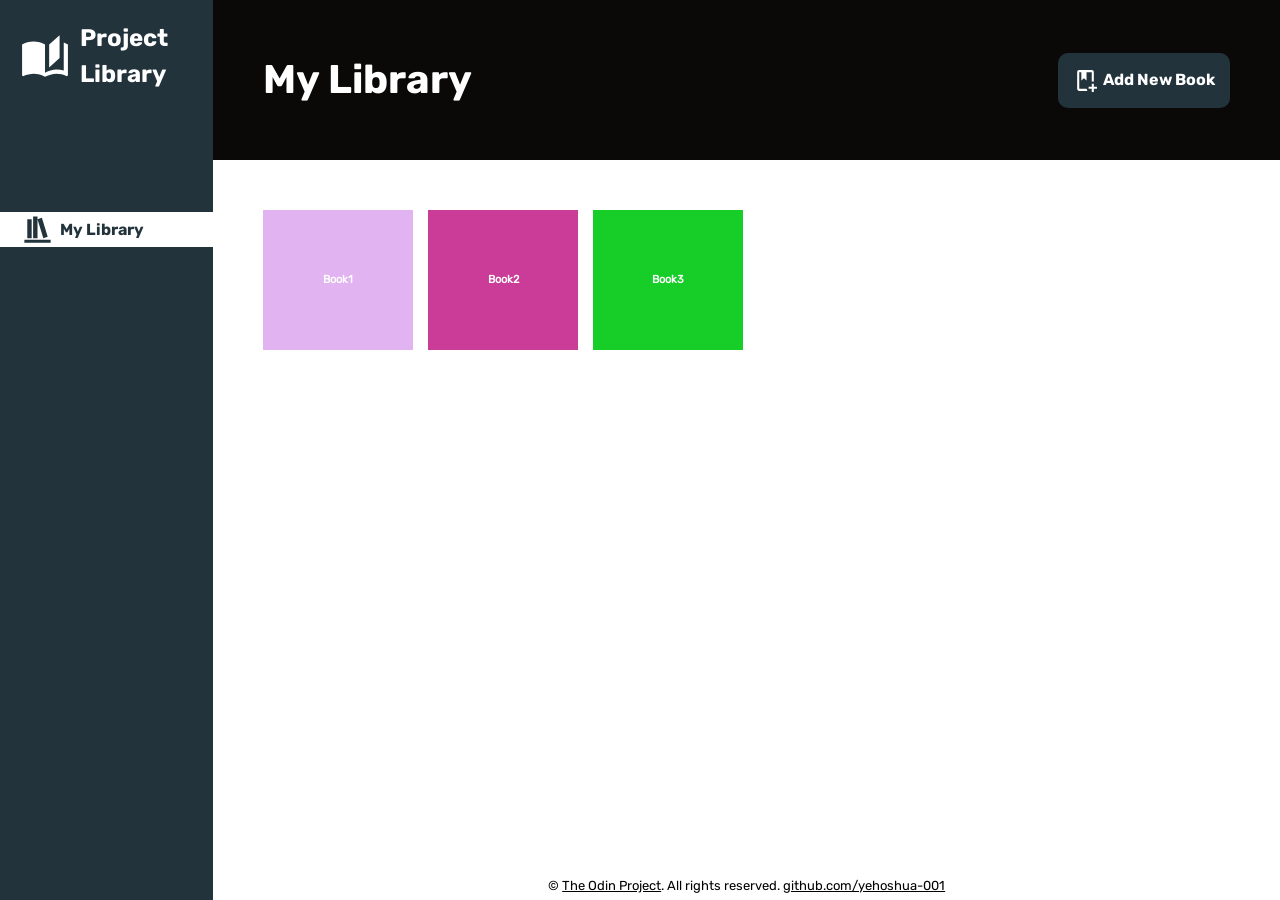
==== commit 9fe1f260: "Remove the dialog for book info" ====
--- a/index.html
+++ b/index.html
@@ -23,42 +23,6 @@
     </header>
     <main>
         <div class="myLibrary"></div>
-        <dialog id="showBookInfo">
-            <button class="closeBtn" command="close" commandfor="showBookInfo">
-                <svg xmlns="http://www.w3.org/2000/svg" viewBox="0 0 24 24">
-                    <title>close</title>
-                    <path d="M19,6.41L17.59,5L12,10.59L6.41,5L5,6.41L10.59,12L5,
-                    17.59L6.41,19L12,13.41L17.59,19L19,17.59L13.41,12L19,6.41Z"/>
-                </svg>
-            </button>
-            <form id="bookInfoForm">
-                <div class="item-a">
-                    <label for="title">Title</label>
-                    <input type="text" name="title" id="title" disabled>
-                </div>
-                <div class="item-b">
-                    <label for="author">Author</label>
-                    <input type="text" name="author" id="author" disabled>
-                </div>
-                <div class="item-c">
-                    <label for="pages">Pages</label>
-                    <input type="tel" name="pages" id="pages" disabled>
-                </div>
-                <div class="item-d">
-                    <label for="datePublish">Date Published</label>
-                    <input type="date" name="datePublish" id="datePublish" disabled>
-                </div>
-                <div class="item-e">
-                    <fieldset id="fieldsetBookInfo">
-                        <legend>Read</legend>
-                        <input type="text" id="readStatus" disabled>
-                        <label for="readStatus"></label>
-                        <button id="readBtn" type="button">Change Read Status</button>
-                    </fieldset>
-                </div>
-            </form>
-            <button id="removeBtn" type="button">Remove</button>
-        </dialog>
         <dialog id="addNewBook">
             <button class="closeBtn" command="close" commandfor="addNewBook">
                 <svg xmlns="http://www.w3.org/2000/svg" viewBox="0 0 24 24">
--- a/style.css
+++ b/style.css
@@ -146,7 +146,7 @@
     display: grid;
     grid-template-rows: repeat(auto-fit, minmax(0, max-content));
     grid-template-columns: repeat(auto-fit, minmax(0, 150px));
-    justify-content: center;
+    justify-content: start;
     gap: 15px;
 }
 
@@ -227,6 +227,18 @@
     grid-template: min-content 1fr / 1fr;
 }
 
+form > div > input {
+    padding-block: 5px;    
+    padding-inline: 8px;
+    border: 1px solid #adb5bd;
+    border-radius: 8px;
+    color: #000000;
+}
+
+form > div > input:focus {
+    outline: 2px solid #22333b;
+}
+
 form > div > fieldset {
     display: grid;
     grid-template: repeat(2, max-content) / repeat(2, max-content);
@@ -243,20 +255,31 @@
 }
 
 form > div > fieldset > label,
+form > div > fieldset > input[name="readStatus"] {
+    cursor: pointer;
+}
+
 form > div > fieldset > input {
-    cursor: pointer;
-}
-
-form > div > input {
-    padding-block: 5px;    
-    padding-inline: 8px;
-    border: 1px solid #adb5bd;
-    border-radius: 8px;
+    border: none;
+    background-color: rgb(0, 0, 0, 0);
     color: #000000;
 }
 
-form > div > input:focus {
-    outline: 2px solid #22333b;
+fieldset[id="fieldsetBookInfo"] {
+    display: grid;
+    grid-template: 1fr / 1fr max-content;
+}
+
+fieldset[id="fieldsetBookInfo"] > button {
+    grid-area: 1 / 2 / 2 / 3;
+    cursor: pointer;
+    padding-inline: 12px;
+    padding-block: 6px;
+    border: none;
+    border-radius: 8px;
+    font-size: 0.7rem;
+    background-color: #22333b;
+    color: #ffffff;
 }
 
 dialog #submitBtn,
@@ -267,6 +290,17 @@
     border: none;
     border-radius: 8px;
     background-color: #22333b;
+    color: #ffffff;
+}
+
+dialog #removeBtn {
+    grid-area: 3 / 2 / 4 / 3;
+    cursor: pointer;
+    padding-inline: 30px;
+    padding-block: 10px;
+    border: none;
+    border-radius: 8px;
+    background-color: #c1121f;
     color: #ffffff;
 }
 
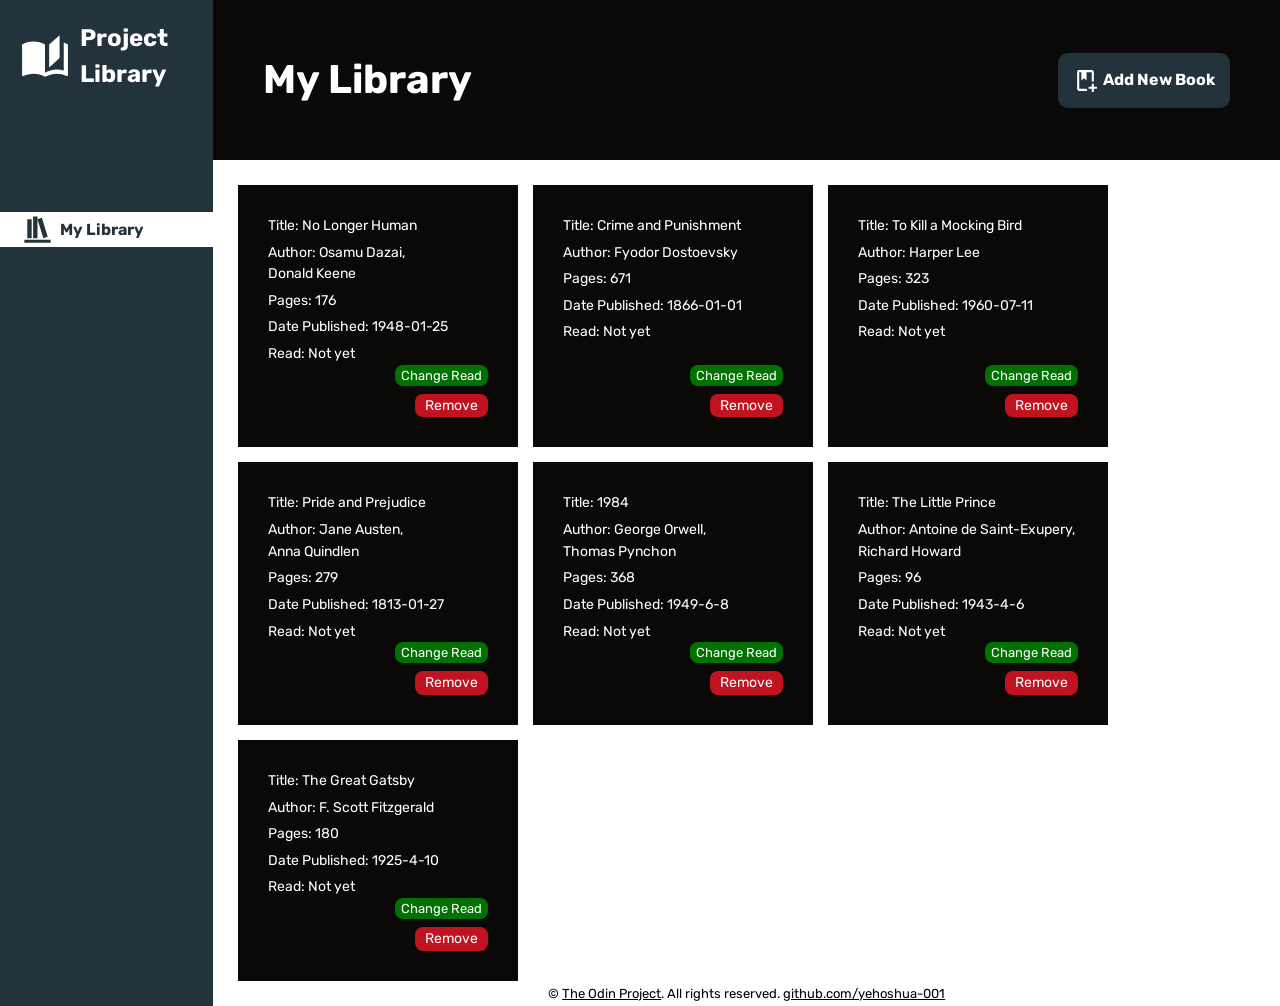
==== commit bf34123f: "Edit index.html Changed input type of pages, and added divs in the fieldset of read status." ====
--- a/index.html
+++ b/index.html
@@ -42,7 +42,7 @@
                 </div>
                 <div class="item-c">
                     <label for="pages">Pages</label>
-                    <input type="tel" name="pages" id="pages" required>
+                    <input type="number" name="pages" id="pages" required>
                 </div>
                 <div class="item-d">
                     <label for="datePublish">Date Published</label>
@@ -51,10 +51,14 @@
                 <div class="item-e">
                     <fieldset>
                         <legend>Have you read this book?</legend>
-                        <input type="radio" name="readStatus" id="yes" value="Yes" required>
-                        <label for="yes">Yes</label>
-                        <input type="radio" name="readStatus" id="no" value="Not yet">
-                        <label for="no">Not yet</label>
+                        <div>
+                            <input type="radio" name="readStatus" id="yes" value="Read" required>
+                            <label for="yes">Read</label>                            
+                        </div>
+                        <div>
+                            <input type="radio" name="readStatus" id="no" value="Not read yet">
+                            <label for="no">Not read yet</label>                            
+                        </div>
                     </fieldset>
                 </div>
             </form>
--- a/style.css
+++ b/style.css
@@ -25,6 +25,7 @@
     font-display: swap;
 }
 
+/* -------------------------------------------------------------------- */
 /*
     Josh's Custom CSS Reset
     https://www.joshwcomeau.com/css/custom-css-reset/
@@ -73,6 +74,8 @@
     isolation: isolate;
 }
 
+/* -------------------------------------------------------------------- */
+
 html {
     height: 100%;
 }
@@ -135,7 +138,7 @@
     display: grid;
     justify-items: center;
     align-items: center;
-    padding: 50px 50px 0 50px;
+    padding: 25px 25px 0 25px;
     background-color: #ffffff;
     font-family: "Rubik regular";
 }
@@ -145,21 +148,22 @@
     min-height: 100%;
     display: grid;
     grid-template-rows: repeat(auto-fit, minmax(0, max-content));
-    grid-template-columns: repeat(auto-fit, minmax(0, 150px));
+    grid-template-columns: repeat(auto-fit, minmax(0, 280px));
     justify-content: start;
     gap: 15px;
 }
 
-/* Books displayed on the library styles */
 .book {
     display: grid;
-    grid-template-rows: minmax(0, 130px);
-    justify-items: center;
-    align-items: center;
-    padding: 5px;
-    font-weight: 700;
-    cursor: pointer;
-    color: #ffffff;
+    grid-template-rows: 1fr min-content;
+    grid-template-columns: 1fr;
+    justify-items: start;
+    align-items: start;
+    padding: 30px;
+    cursor: pointer;
+    font-size: 0.9rem;
+    color: #ffffff;
+    background-color: #0a0908;
     transition: transform 0.2s ease-in-out;
 }
 
@@ -168,10 +172,69 @@
     box-shadow: 0 5px 20px 2px rgba(0, 0, 0, .5);
 }
 
-.book-title {
-    font-size: 0.7rem;
-    font-weight: 700;
-    cursor: pointer;
+.infoContainer {
+    width: 100%;
+    height: 100%;
+    display: grid;
+    grid-template-rows: repeat(auto-fit, minmax(0, min-content));
+    grid-template-columns: 1fr 1fr;
+    row-gap: 5px;
+    cursor: pointer;
+    font-size: 0.9rem;
+    color: #ffffff;
+    background-color: #0a0908;
+    transition: transform 0.2s ease-in-out;
+}
+
+.title,
+.author,
+.pages,
+.datePublish {
+    grid-column: span 2;
+}
+
+.readStatus {
+    grid-column: 1 / 2;
+}
+
+.readBtnContainer,
+.removeBtnContainer {
+    width: 100%;
+    display: grid;
+    justify-items: end;
+}
+
+.readBtnContainer {
+    margin-bottom: 8px;
+}
+
+.readBtn {
+    justify-self: end;
+    cursor: pointer;
+    border: none;
+    border-radius: 8px;
+    font-size: 0.8rem;
+    color: #ffffff;
+    background-color: #007200;
+}
+
+.readBtn:hover {
+    color: #007200;
+    background-color: #ffffff;
+}
+
+.removeBtn {
+    cursor: pointer;
+    padding-inline: 10px;
+    border: none;
+    border-radius: 8px;
+    background-color: #c1121f;
+    color: #ffffff;
+}
+
+.removeBtn:hover {
+    color: #c1121f;
+    background-color: #ffffff;
 }
 
 main > dialog {
@@ -265,23 +328,6 @@
     color: #000000;
 }
 
-fieldset[id="fieldsetBookInfo"] {
-    display: grid;
-    grid-template: 1fr / 1fr max-content;
-}
-
-fieldset[id="fieldsetBookInfo"] > button {
-    grid-area: 1 / 2 / 2 / 3;
-    cursor: pointer;
-    padding-inline: 12px;
-    padding-block: 6px;
-    border: none;
-    border-radius: 8px;
-    font-size: 0.7rem;
-    background-color: #22333b;
-    color: #ffffff;
-}
-
 dialog #submitBtn,
 dialog #cancelBtn {
     cursor: pointer;
@@ -290,17 +336,6 @@
     border: none;
     border-radius: 8px;
     background-color: #22333b;
-    color: #ffffff;
-}
-
-dialog #removeBtn {
-    grid-area: 3 / 2 / 4 / 3;
-    cursor: pointer;
-    padding-inline: 30px;
-    padding-block: 10px;
-    border: none;
-    border-radius: 8px;
-    background-color: #c1121f;
     color: #ffffff;
 }
 
@@ -366,9 +401,8 @@
     grid-area: 3 / 2 / 4 / 3;
     display: grid;
     justify-items: center;
-    align-items: end;
-    min-height: 50px;
-    margin-bottom: 5px;
+    align-items: center;
+    min-height: 25px;
     font-size: 0.8rem;
     font-family: "Rubik regular";
     color: #000000;
